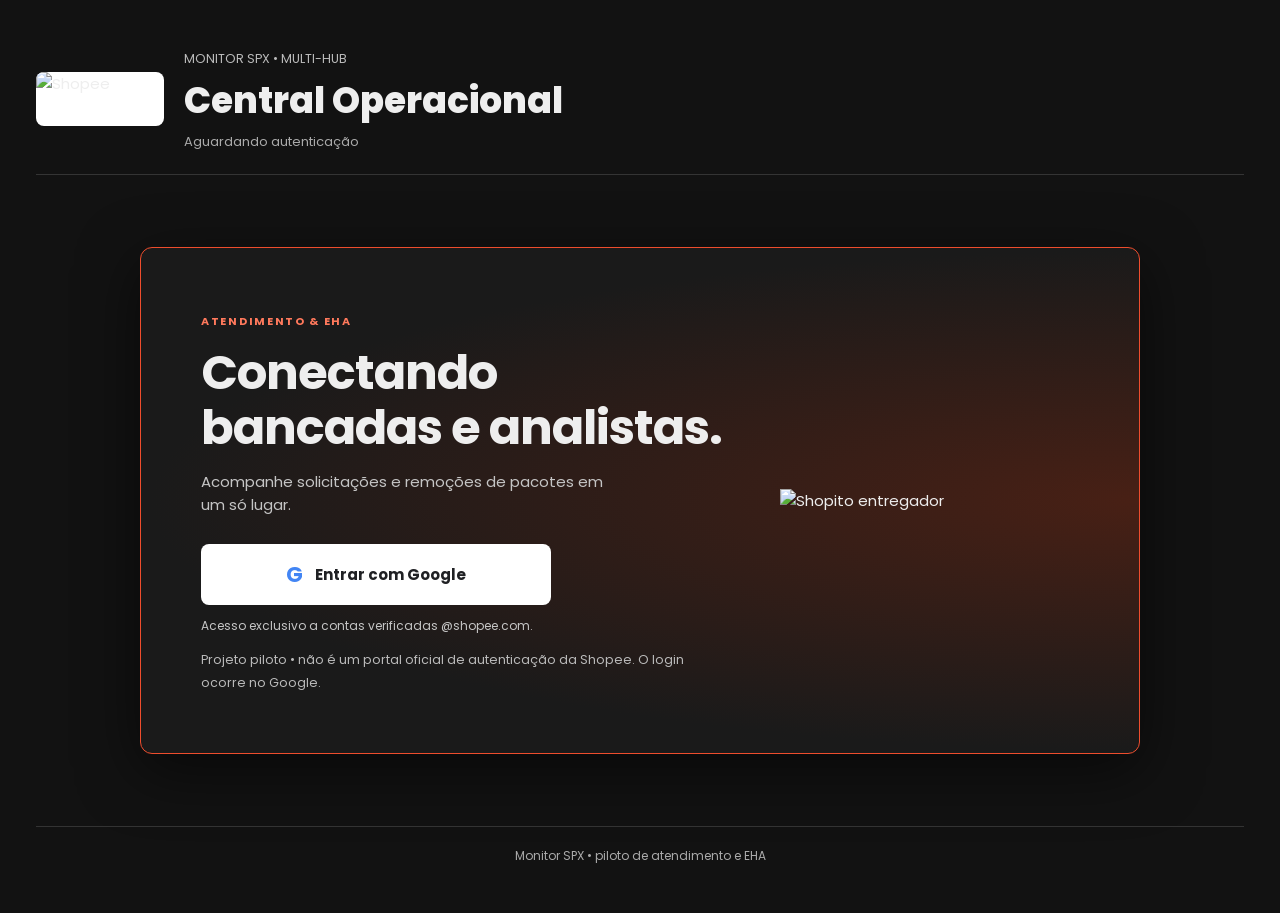
==== multi.html @ bb4997c6 "Stage multi-site dashboard and delegated access management" ====
<!doctype html><html lang="pt-BR"><head><meta charset="utf-8"><meta name="viewport" content="width=device-width,initial-scale=1"><meta name="referrer" content="no-referrer"><title>Monitor SPX | Central de Atendimento</title><link rel="stylesheet" href="style.css"></head><body><main><header><div class="brand"><img class="logo" src="https://down-sg.img.susercontent.com/file/efe5977b9c3d6cbb09d42da02a25da11" alt="Shopee"><div><small>MONITOR SPX • MULTI-HUB</small><h1>Central Operacional</h1><p id="connection" role="status">Aguardando autenticação</p></div></div></header><section id="login" class="card"><div class="welcome"><div><small class="eyebrow">ATENDIMENTO & EHA</small><h2>Conectando bancadas e analistas.</h2><p>Acompanhe solicitações e remoções de pacotes em um só lugar.</p><button id="google" class="google"><span aria-hidden="true">G</span> Entrar com Google</button><p class="hint">Acesso exclusivo a contas verificadas @shopee.com.</p><small>Projeto piloto • não é um portal oficial de autenticação da Shopee. O login ocorre no Google.</small></div><img class="mascot" src="https://media1.giphy.com/media/HmJfJxXjSIUHKTmQLC/source.gif" alt="Shopito entregador"></div></section><section id="panel" hidden><div class="paneltop"><div><small class="eyebrow">VISÃO OPERACIONAL</small><h2>Central de atendimento</h2><p id="profile"></p></div><nav><button id="sound" class="secondary">🔔 Ativar som</button><button id="logout" class="secondary">Sair</button></nav></div><section id="operator" class="card" hidden><h2>Solicitar atendimento</h2><label>Rota<input id="route" maxlength="120"></label><label>Turno<select id="shift"><option>AM</option><option>PM</option></select></label><button id="call">Chamar analista</button><p id="dockHint"></p></section><section class="card" id="hubbar"><label>HUB de atendimento<select id="hubselect"></select></label><p id="hubrole"></p><details id="newhub" hidden><summary>Criar novo HUB</summary><form id="hubform"><label>Código<input id="hubcode" required maxlength="30" placeholder="Código do HUB"></label><label>Nome<input id="hubname" required maxlength="100"></label><button>Criar HUB</button></form></details><details id="global" hidden><summary>Gerentes da plataforma</summary><form id="globalform"><label>E-mail corporativo<input id="manageremail" type="email" required></label><button type="submit">Liberar criação de HUBs</button> <button type="button" id="globalrevoke">Revogar permissão global</button></form></details><details id="manage" hidden><summary>Gerenciar acessos e computadores deste HUB</summary><form id="memberform"><label>E-mail corporativo<input id="memberemail" type="email" required></label><label>Perfil<select id="memberrole"><option value="analyst">Analista</option><option value="viewer">Visualizador</option><option value="supervisor">Supervisor</option><option value="manager">Gerente do HUB</option></select></label><button>Salvar acesso</button></form><div id="members"></div><hr><h3>Vincular computador</h3><form id="deviceform"><label>Identificador automático da instalação<input id="deviceuuid" required placeholder="UUID exibido na extensão"></label><label>Nome do computador<input id="devicelabel" maxlength="80" placeholder="PC 01"></label><button>Vincular ao HUB</button></form><div id="devices"></div></details></section><div class="metrics" id="metrics"></div><div class="board"><section><div class="sectiontitle"><h2>Fila de atendimento</h2><small>Ordem de chegada</small></div><div id="queue"></div></section><aside><div class="card helper"><img class="mascot-small" src="https://media1.giphy.com/media/HmJfJxXjSIUHKTmQLC/source.gif" alt="Shopito"><h2>Atendimento ágil</h2><p>Assuma o próximo chamado e registre os pacotes removidos ao finalizar.</p><small>Som disponível com o painel aberto.</small></div><div class="sectiontitle"><h2>Histórico recente</h2></div><div id="history"></div></aside></div></section><p id="message" role="alert"></p><footer>Monitor SPX • piloto de atendimento e EHA</footer></main><script type="module" src="multi.js"></script></body></html>
---- style.css ----
@import url('https://fonts.googleapis.com/css2?family=Poppins:wght@400;600;700;800&display=swap');:root{color-scheme:dark;--accent:#EE4D2D;--neon:#FF5722;--bg:#121212;--card:#1E1E1E}*{box-sizing:border-box}body{margin:0;background:var(--bg);color:#eee;font:400 15px Poppins,system-ui,sans-serif}main{max-width:1100px;margin:auto;padding:20px}header{border-bottom:2px solid var(--accent);margin-bottom:20px}h1{font-size:clamp(24px,4vw,36px);font-weight:800}h2{font-size:20px}#login{max-width:460px;margin:40px auto;background:linear-gradient(135deg,#1A1A1A,#260A02);border:2px solid var(--accent);box-shadow:0 0 30px #ee4d2d55;padding:32px} .card,.metric{background:var(--card);border:1px solid #333;border-radius:12px;padding:16px;margin-bottom:12px;box-shadow:0 4px 12px #0005}.metrics{display:grid;grid-template-columns:repeat(auto-fit,minmax(140px,1fr));gap:12px}.metric strong{display:block;font-size:1.8rem;color:var(--neon)}button,input,select,textarea{font:inherit;border-radius:8px;padding:10px;border:1px solid #444}button{background:#B9361E;color:white;font-weight:700;cursor:pointer}button:disabled{opacity:.5;cursor:not-allowed}input,select,textarea{background:#1e1e1e;color:white;width:100%;margin:5px 0 12px}label{display:block}nav{display:flex;gap:10px;justify-content:flex-end;flex-wrap:wrap}#message{color:#ffb74d;white-space:pre-wrap}small{color:#bbb} [hidden]{display:none!important}button:focus-visible,input:focus-visible{outline:2px solid #ff5722;outline-offset:2px}
main{max-width:1400px;padding:28px 36px}header{padding:18px 0 22px;border-bottom:1px solid #343434}.brand{display:flex;align-items:center;gap:20px}.brand h1{margin:4px 0}.brand p{margin:0;color:#aaa;font-size:13px}.logo{width:128px;height:54px;object-fit:contain;background:#fff;border-radius:8px}.eyebrow{color:#ff795c;font-weight:700;letter-spacing:1.7px;font-size:11px}#login{max-width:1000px;margin:clamp(24px,8vh,90px) auto;padding:clamp(24px,5vw,60px);background:radial-gradient(ellipse at right,#482015 0%,#1a1a1a 70%);border:1px solid #ee4d2d;box-shadow:0 16px 60px #0008}.welcome{display:grid;grid-template-columns:1.25fr .75fr;gap:30px;align-items:center}.welcome h2{font-size:clamp(28px,4vw,48px);line-height:1.14;letter-spacing:-1px;margin:15px 0}.welcome p{color:#c5c5c5;max-width:420px}.mascot{width:100%;max-width:280px;justify-self:center}.google{background:white;color:#202124;border:0;padding:15px 24px;display:flex;align-items:center;justify-content:center;gap:12px;width:100%;max-width:350px;margin-top:28px}.google span{color:#4285f4;font-size:21px}.hint{font-size:12px}.paneltop{display:flex;align-items:center;justify-content:space-between;gap:16px;margin-bottom:20px}.paneltop h2{font-size:28px;margin:6px 0}.paneltop p{margin:0;color:#bbb}.secondary{background:#242424;border:1px solid #444}.secondary:hover{border-color:#ee4d2d}.metric{min-height:108px;border-top:3px solid #ee4d2d;padding:18px}.metric strong{font-size:32px;margin-top:8px}.board{display:grid;grid-template-columns:minmax(0,1.6fr) minmax(0,1fr);gap:22px}.sectiontitle{display:flex;align-items:center;justify-content:space-between;gap:10px}.sectiontitle h2{font-size:19px}.card h3{margin:0;color:#ff795c}.card p{overflow-wrap:anywhere}.helper{margin-top:16px;min-height:130px}.mascot-small{float:right;width:100px;height:100px;object-fit:contain}.helper h2{margin-top:0}#history{max-height:70vh;overflow:auto}footer{border-top:1px solid #333;padding:20px 0;color:#aaa;font-size:12px;text-align:center;margin-top:32px}#dockHint{color:#ffb74d;font-size:13px}@media(max-width:760px){main{padding:16px}.brand{gap:12px}.logo{width:90px;height:44px}.welcome{grid-template-columns:1fr}.mascot{max-width:140px;order:-1}.paneltop{align-items:flex-start;flex-direction:column}.board{grid-template-columns:1fr}.metrics{grid-template-columns:repeat(2,minmax(0,1fr))}.metric{padding:12px}.metric strong{font-size:26px}#history{max-height:none}.google{max-width:none}}
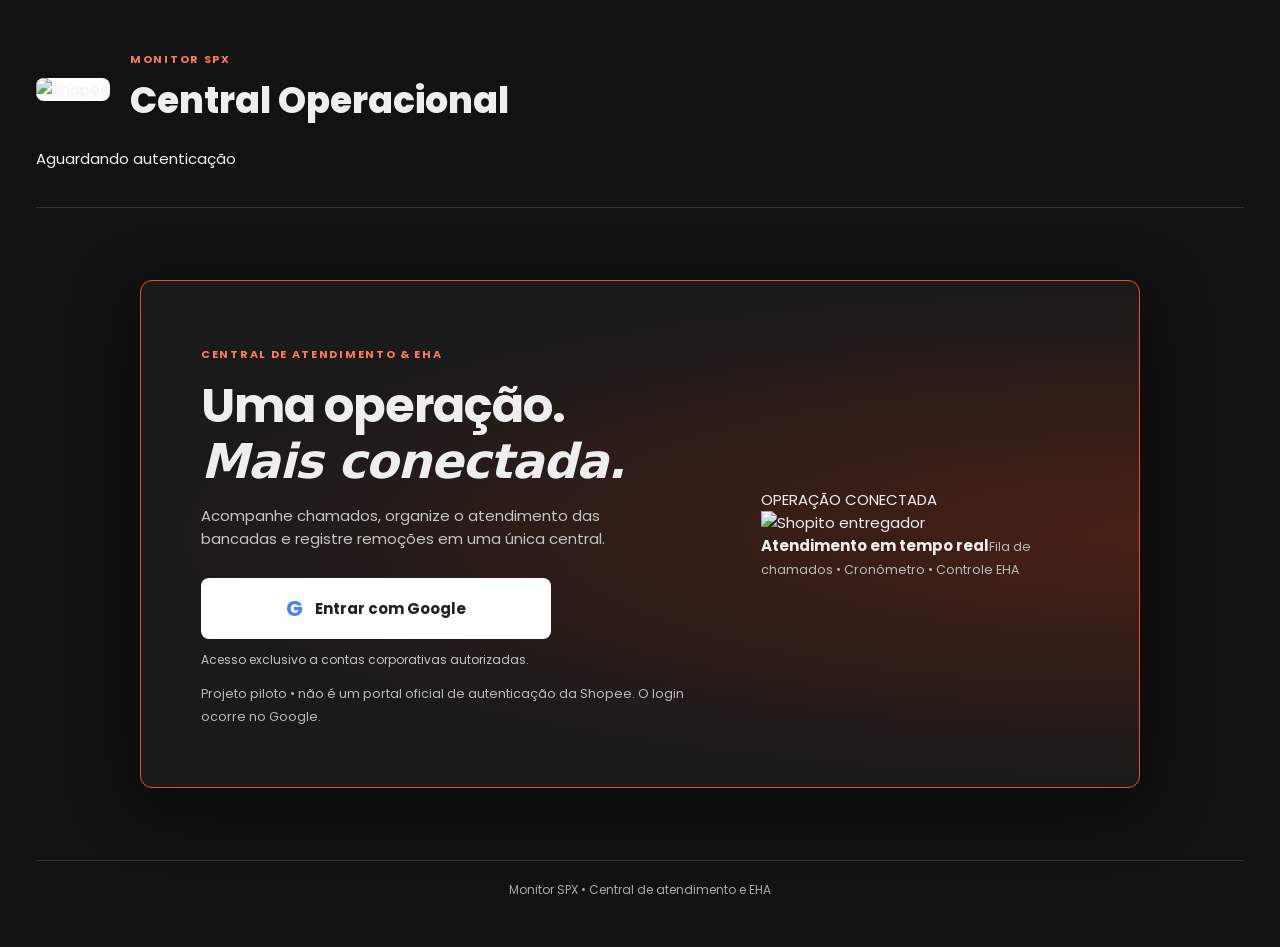
==== commit 883c2e55: "Redesign portal login and compact operations workspace" ====
--- a/multi.html
+++ b/multi.html
@@ -1 +1 @@
-<!doctype html><html lang="pt-BR"><head><meta charset="utf-8"><meta name="viewport" content="width=device-width,initial-scale=1"><meta name="referrer" content="no-referrer"><title>Monitor SPX | Central de Atendimento</title><link rel="stylesheet" href="style.css"></head><body><main><header><div class="brand"><img class="logo" src="https://down-sg.img.susercontent.com/file/efe5977b9c3d6cbb09d42da02a25da11" alt="Shopee"><div><small>MONITOR SPX • MULTI-HUB</small><h1>Central Operacional</h1><p id="connection" role="status">Aguardando autenticação</p></div></div></header><section id="login" class="card"><div class="welcome"><div><small class="eyebrow">ATENDIMENTO & EHA</small><h2>Conectando bancadas e analistas.</h2><p>Acompanhe solicitações e remoções de pacotes em um só lugar.</p><button id="google" class="google"><span aria-hidden="true">G</span> Entrar com Google</button><p class="hint">Acesso exclusivo a contas verificadas @shopee.com.</p><small>Projeto piloto • não é um portal oficial de autenticação da Shopee. O login ocorre no Google.</small></div><img class="mascot" src="https://media1.giphy.com/media/HmJfJxXjSIUHKTmQLC/source.gif" alt="Shopito entregador"></div></section><section id="panel" hidden><div class="paneltop"><div><small class="eyebrow">VISÃO OPERACIONAL</small><h2>Central de atendimento</h2><p id="profile"></p></div><nav><button id="sound" class="secondary">🔔 Ativar som</button><button id="logout" class="secondary">Sair</button></nav></div><section id="operator" class="card" hidden><h2>Solicitar atendimento</h2><label>Rota<input id="route" maxlength="120"></label><label>Turno<select id="shift"><option>AM</option><option>PM</option></select></label><button id="call">Chamar analista</button><p id="dockHint"></p></section><section class="card" id="hubbar"><label>HUB de atendimento<select id="hubselect"></select></label><p id="hubrole"></p><details id="newhub" hidden><summary>Criar novo HUB</summary><form id="hubform"><label>Código<input id="hubcode" required maxlength="30" placeholder="Código do HUB"></label><label>Nome<input id="hubname" required maxlength="100"></label><button>Criar HUB</button></form></details><details id="global" hidden><summary>Gerentes da plataforma</summary><form id="globalform"><label>E-mail corporativo<input id="manageremail" type="email" required></label><button type="submit">Liberar criação de HUBs</button> <button type="button" id="globalrevoke">Revogar permissão global</button></form></details><details id="manage" hidden><summary>Gerenciar acessos e computadores deste HUB</summary><form id="memberform"><label>E-mail corporativo<input id="memberemail" type="email" required></label><label>Perfil<select id="memberrole"><option value="analyst">Analista</option><option value="viewer">Visualizador</option><option value="supervisor">Supervisor</option><option value="manager">Gerente do HUB</option></select></label><button>Salvar acesso</button></form><div id="members"></div><hr><h3>Vincular computador</h3><form id="deviceform"><label>Identificador automático da instalação<input id="deviceuuid" required placeholder="UUID exibido na extensão"></label><label>Nome do computador<input id="devicelabel" maxlength="80" placeholder="PC 01"></label><button>Vincular ao HUB</button></form><div id="devices"></div></details></section><div class="metrics" id="metrics"></div><div class="board"><section><div class="sectiontitle"><h2>Fila de atendimento</h2><small>Ordem de chegada</small></div><div id="queue"></div></section><aside><div class="card helper"><img class="mascot-small" src="https://media1.giphy.com/media/HmJfJxXjSIUHKTmQLC/source.gif" alt="Shopito"><h2>Atendimento ágil</h2><p>Assuma o próximo chamado e registre os pacotes removidos ao finalizar.</p><small>Som disponível com o painel aberto.</small></div><div class="sectiontitle"><h2>Histórico recente</h2></div><div id="history"></div></aside></div></section><p id="message" role="alert"></p><footer>Monitor SPX • piloto de atendimento e EHA</footer></main><script type="module" src="multi.js"></script></body></html>+<!doctype html><html lang="pt-BR"><head><meta charset="utf-8"><meta name="viewport" content="width=device-width,initial-scale=1"><meta name="referrer" content="no-referrer"><title>Monitor SPX | Central de Atendimento</title><link rel="icon" type="image/svg+xml" href="favicon.svg"><link rel="stylesheet" href="style.css"><link rel="stylesheet" href="theme-v2.css"></head><body><main><header class="topbar"><div class="brand"><div class="brand-logo"><img class="logo" src="https://down-sg.img.susercontent.com/file/efe5977b9c3d6cbb09d42da02a25da11" alt="Shopee"></div><div class="brand-title"><small class="eyebrow">MONITOR SPX</small><h1>Central Operacional</h1></div></div><div class="connection-pill"><span class="connection-dot" aria-hidden="true"></span><p id="connection" role="status">Aguardando autenticação</p></div></header><section id="login" class="card"><div class="welcome"><div class="welcome-copy"><small class="eyebrow">CENTRAL DE ATENDIMENTO & EHA</small><h2>Uma operação.<br><em>Mais conectada.</em></h2><p>Acompanhe chamados, organize o atendimento das bancadas e registre remoções em uma única central.</p><button id="google" class="google"><span aria-hidden="true">G</span> Entrar com Google</button><p class="hint">Acesso exclusivo a contas corporativas autorizadas.</p><small>Projeto piloto • não é um portal oficial de autenticação da Shopee. O login ocorre no Google.</small></div><div class="welcome-art"><span class="art-kicker">OPERAÇÃO CONECTADA</span><img class="mascot" src="https://media1.giphy.com/media/HmJfJxXjSIUHKTmQLC/source.gif" alt="Shopito entregador"><div class="art-copy"><strong>Atendimento em tempo real</strong><small>Fila de chamados • Cronômetro • Controle EHA</small></div></div></div></section><section id="panel" hidden><div class="paneltop"><div><small class="eyebrow">VISÃO OPERACIONAL</small><h2>Atendimentos</h2><p id="profile"></p></div><nav><button id="sound" class="secondary">🔔 Ativar som</button><button id="logout" class="secondary">Sair</button></nav></div><section id="operator" class="card" hidden><h2>Solicitar atendimento</h2><label>Rota<input id="route" maxlength="120"></label><label>Turno<select id="shift"><option>AM</option><option>PM</option></select></label><button id="call">Chamar analista</button><p id="dockHint"></p></section><div class="workspace"><aside class="card" id="hubbar"><div class="workspace-heading"><small class="eyebrow">UNIDADE OPERACIONAL</small><h2>Seu HUB</h2></div><label>Selecionar HUB<select id="hubselect"></select></label><p id="hubrole"></p><div class="admin-caption">Gerenciamento</div><details id="newhub" hidden><summary>Criar novo HUB</summary><form id="hubform"><label>Código<input id="hubcode" required maxlength="30" placeholder="Código do HUB"></label><label>Nome<input id="hubname" required maxlength="100"></label><label>Station ID<input id="hubstation" required inputmode="numeric" pattern="[0-9]{1,20}" maxlength="20" placeholder="Ex.: 11783"></label><button>Criar HUB</button></form></details><details id="global" hidden><summary>Gerentes da plataforma</summary><form id="globalform"><label>E-mail corporativo<input id="manageremail" type="email" required></label><button type="submit">Liberar criação de HUBs</button> <button type="button" id="globalrevoke">Revogar permissão global</button></form></details><details id="manage" hidden><summary>Gerenciar acessos ao portal</summary><form id="memberform"><label>E-mail corporativo<input id="memberemail" type="email" required></label><label>Perfil<select id="memberrole"><option value="analyst">Analista</option><option value="viewer">Visualizador</option><option value="supervisor">Supervisor</option><option value="manager">Gerente do HUB</option></select></label><button>Salvar acesso</button></form><div id="members"></div><details><summary>Instalações detectadas (auditoria)</summary><div id="devices"></div></details></details></aside><div class="workarea"><div class="sectiontitle overview-title"><h2>Resumo operacional</h2><small>Atendimento do HUB</small></div><div class="metrics" id="metrics"></div><div class="board"><section class="queue-area"><div class="sectiontitle"><h2>Fila de atendimento</h2><small>Ordem de chegada</small></div><div id="queue"></div></section><aside class="history-area"><div class="card helper"><img class="mascot-small" src="https://media1.giphy.com/media/HmJfJxXjSIUHKTmQLC/source.gif" alt="Shopito"><h2>Atendimento ágil</h2><p>Assuma o próximo chamado e registre os pacotes removidos ao finalizar.</p><small>Som disponível com o painel aberto.</small></div><div class="sectiontitle"><h2>Histórico recente</h2></div><div id="history"></div></aside></div></div></div></section><p id="message" role="alert"></p><footer>Monitor SPX • Central de atendimento e EHA</footer></main><script type="module" src="multi.js"></script></body></html>
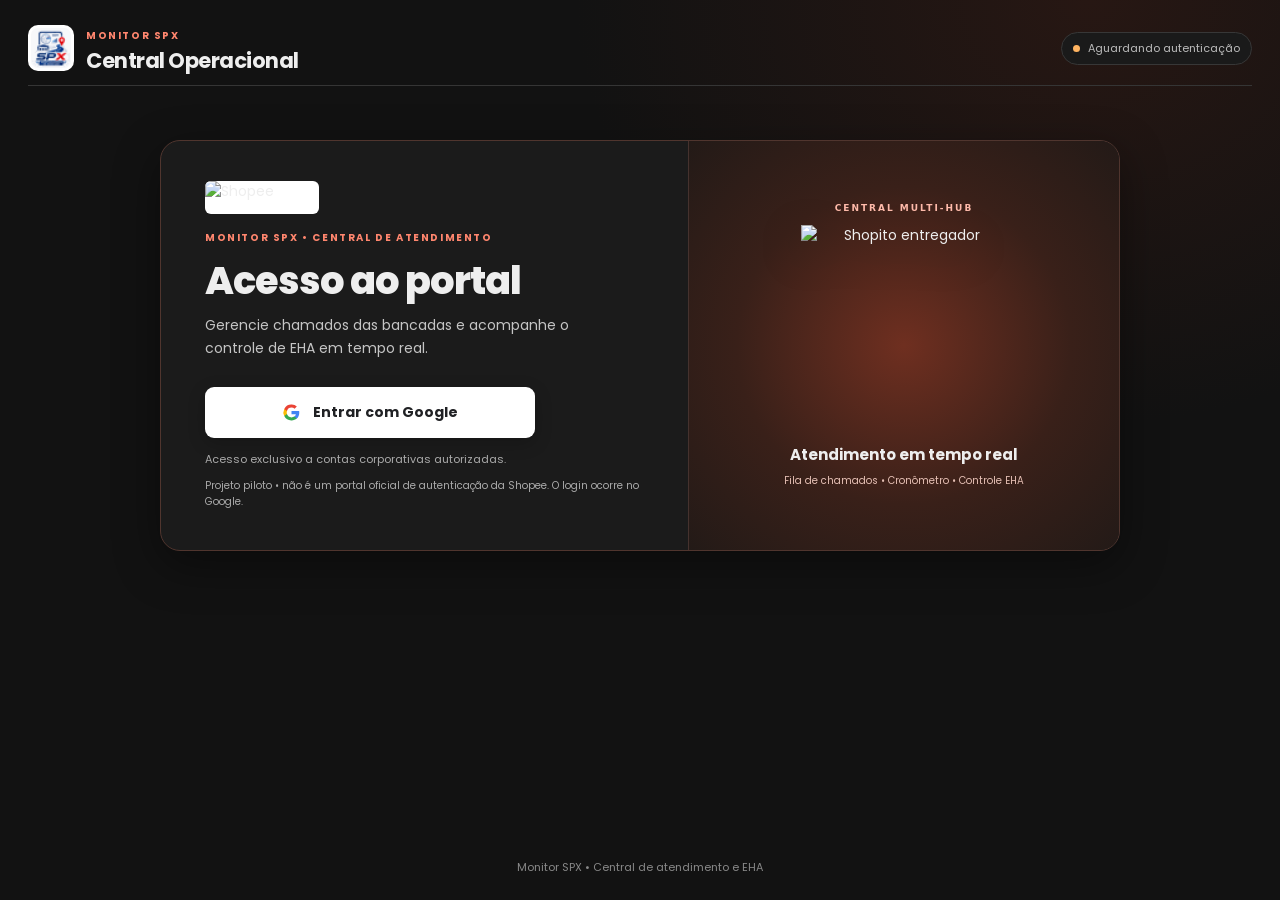
==== commit 5e6ffb39: "Use original SPX extension PNG for tab and header; simplify login" ====
--- a/multi.html
+++ b/multi.html
@@ -1 +1 @@
-<!doctype html><html lang="pt-BR"><head><meta charset="utf-8"><meta name="viewport" content="width=device-width,initial-scale=1"><meta name="referrer" content="no-referrer"><title>Monitor SPX | Central de Atendimento</title><link rel="icon" type="image/svg+xml" href="favicon.svg"><link rel="stylesheet" href="style.css"><link rel="stylesheet" href="theme-v2.css"></head><body><main><header class="topbar"><div class="brand"><div class="brand-logo"><img class="logo" src="https://down-sg.img.susercontent.com/file/efe5977b9c3d6cbb09d42da02a25da11" alt="Shopee"></div><div class="brand-title"><small class="eyebrow">MONITOR SPX</small><h1>Central Operacional</h1></div></div><div class="connection-pill"><span class="connection-dot" aria-hidden="true"></span><p id="connection" role="status">Aguardando autenticação</p></div></header><section id="login" class="card"><div class="welcome"><div class="welcome-copy"><small class="eyebrow">CENTRAL DE ATENDIMENTO & EHA</small><h2>Uma operação.<br><em>Mais conectada.</em></h2><p>Acompanhe chamados, organize o atendimento das bancadas e registre remoções em uma única central.</p><button id="google" class="google"><span aria-hidden="true">G</span> Entrar com Google</button><p class="hint">Acesso exclusivo a contas corporativas autorizadas.</p><small>Projeto piloto • não é um portal oficial de autenticação da Shopee. O login ocorre no Google.</small></div><div class="welcome-art"><span class="art-kicker">OPERAÇÃO CONECTADA</span><img class="mascot" src="https://media1.giphy.com/media/HmJfJxXjSIUHKTmQLC/source.gif" alt="Shopito entregador"><div class="art-copy"><strong>Atendimento em tempo real</strong><small>Fila de chamados • Cronômetro • Controle EHA</small></div></div></div></section><section id="panel" hidden><div class="paneltop"><div><small class="eyebrow">VISÃO OPERACIONAL</small><h2>Atendimentos</h2><p id="profile"></p></div><nav><button id="sound" class="secondary">🔔 Ativar som</button><button id="logout" class="secondary">Sair</button></nav></div><section id="operator" class="card" hidden><h2>Solicitar atendimento</h2><label>Rota<input id="route" maxlength="120"></label><label>Turno<select id="shift"><option>AM</option><option>PM</option></select></label><button id="call">Chamar analista</button><p id="dockHint"></p></section><div class="workspace"><aside class="card" id="hubbar"><div class="workspace-heading"><small class="eyebrow">UNIDADE OPERACIONAL</small><h2>Seu HUB</h2></div><label>Selecionar HUB<select id="hubselect"></select></label><p id="hubrole"></p><div class="admin-caption">Gerenciamento</div><details id="newhub" hidden><summary>Criar novo HUB</summary><form id="hubform"><label>Código<input id="hubcode" required maxlength="30" placeholder="Código do HUB"></label><label>Nome<input id="hubname" required maxlength="100"></label><label>Station ID<input id="hubstation" required inputmode="numeric" pattern="[0-9]{1,20}" maxlength="20" placeholder="Ex.: 11783"></label><button>Criar HUB</button></form></details><details id="global" hidden><summary>Gerentes da plataforma</summary><form id="globalform"><label>E-mail corporativo<input id="manageremail" type="email" required></label><button type="submit">Liberar criação de HUBs</button> <button type="button" id="globalrevoke">Revogar permissão global</button></form></details><details id="manage" hidden><summary>Gerenciar acessos ao portal</summary><form id="memberform"><label>E-mail corporativo<input id="memberemail" type="email" required></label><label>Perfil<select id="memberrole"><option value="analyst">Analista</option><option value="viewer">Visualizador</option><option value="supervisor">Supervisor</option><option value="manager">Gerente do HUB</option></select></label><button>Salvar acesso</button></form><div id="members"></div><details><summary>Instalações detectadas (auditoria)</summary><div id="devices"></div></details></details></aside><div class="workarea"><div class="sectiontitle overview-title"><h2>Resumo operacional</h2><small>Atendimento do HUB</small></div><div class="metrics" id="metrics"></div><div class="board"><section class="queue-area"><div class="sectiontitle"><h2>Fila de atendimento</h2><small>Ordem de chegada</small></div><div id="queue"></div></section><aside class="history-area"><div class="card helper"><img class="mascot-small" src="https://media1.giphy.com/media/HmJfJxXjSIUHKTmQLC/source.gif" alt="Shopito"><h2>Atendimento ágil</h2><p>Assuma o próximo chamado e registre os pacotes removidos ao finalizar.</p><small>Som disponível com o painel aberto.</small></div><div class="sectiontitle"><h2>Histórico recente</h2></div><div id="history"></div></aside></div></div></div></section><p id="message" role="alert"></p><footer>Monitor SPX • Central de atendimento e EHA</footer></main><script type="module" src="multi.js"></script></body></html>+<!doctype html><html lang="pt-BR"><head><meta charset="utf-8"><meta name="viewport" content="width=device-width,initial-scale=1"><meta name="referrer" content="no-referrer"><title>Monitor SPX | Central de Atendimento</title><link rel="icon" type="image/png" sizes="32x32" href="[data-uri]"><link rel="shortcut icon" type="image/png" href="[data-uri]"><link rel="stylesheet" href="style.css"><link rel="stylesheet" href="theme-v2.css"><link rel="stylesheet" href="theme-v3.css"></head><body><main><header class="topbar"><div class="brand"><div class="brand-logo"><img class="logo" src="[data-uri]" alt="Monitor SPX"></div><div class="brand-title"><small class="eyebrow">MONITOR SPX</small><h1>Central Operacional</h1></div></div><div class="connection-pill"><span class="connection-dot" aria-hidden="true"></span><p id="connection" role="status">Aguardando autenticação</p></div></header><section id="login" class="card"><div class="welcome"><div class="welcome-copy"><img class="login-brand-shopee" src="https://down-sg.img.susercontent.com/file/efe5977b9c3d6cbb09d42da02a25da11" alt="Shopee"><small class="eyebrow">MONITOR SPX • CENTRAL DE ATENDIMENTO</small><h2>Acesso ao portal</h2><p>Gerencie chamados das bancadas e acompanhe o controle de EHA em tempo real.</p><button id="google" class="google"><svg aria-hidden="true" viewBox="0 0 48 48"><path fill="#4285F4" d="M43.6 24.5c0-1.4-.1-2.8-.4-4.1H24v7.8h11a9.4 9.4 0 0 1-4.1 6.2v5h6.6c3.9-3.6 6.1-8.8 6.1-14.9Z"/><path fill="#34A853" d="M24 44c5.5 0 10.1-1.8 13.5-4.6l-6.6-5c-1.8 1.2-4.1 2-6.9 2-5.3 0-9.9-3.6-11.5-8.5H5.7V33A20 20 0 0 0 24 44Z"/><path fill="#FBBC05" d="M12.5 27.9a12 12 0 0 1 0-7.8V15H5.7a20 20 0 0 0 0 18Z"/><path fill="#EA4335" d="M24 11.6c3 0 5.6 1 7.7 3l5.8-5.7A19 19 0 0 0 24 4 20 20 0 0 0 5.7 15l6.8 5.1A12 12 0 0 1 24 11.6Z"/></svg> Entrar com Google</button><p class="hint">Acesso exclusivo a contas corporativas autorizadas.</p><small>Projeto piloto • não é um portal oficial de autenticação da Shopee. O login ocorre no Google.</small></div><div class="welcome-art"><span class="art-kicker">CENTRAL MULTI-HUB</span><img class="mascot" src="https://media1.giphy.com/media/HmJfJxXjSIUHKTmQLC/source.gif" alt="Shopito entregador"><div class="art-copy"><strong>Atendimento em tempo real</strong><small>Fila de chamados • Cronômetro • Controle EHA</small></div></div></div></section><section id="panel" hidden><div class="paneltop"><div><small class="eyebrow">VISÃO OPERACIONAL</small><h2>Atendimentos</h2><p id="profile"></p></div><nav><button id="sound" class="secondary">🔔 Ativar som</button><button id="logout" class="secondary">Sair</button></nav></div><section id="operator" class="card" hidden><h2>Solicitar atendimento</h2><label>Rota<input id="route" maxlength="120"></label><label>Turno<select id="shift"><option>AM</option><option>PM</option></select></label><button id="call">Chamar analista</button><p id="dockHint"></p></section><div class="workspace"><aside class="card" id="hubbar"><div class="workspace-heading"><small class="eyebrow">UNIDADE OPERACIONAL</small><h2>Seu HUB</h2></div><label>Selecionar HUB<select id="hubselect"></select></label><p id="hubrole"></p><div class="admin-caption">Gerenciamento</div><details id="newhub" hidden><summary>Criar novo HUB</summary><form id="hubform"><label>Código<input id="hubcode" required maxlength="30" placeholder="Código do HUB"></label><label>Nome<input id="hubname" required maxlength="100"></label><label>Station ID<input id="hubstation" required inputmode="numeric" pattern="[0-9]{1,20}" maxlength="20" placeholder="Ex.: 11783"></label><button>Criar HUB</button></form></details><details id="global" hidden><summary>Gerentes da plataforma</summary><form id="globalform"><label>E-mail corporativo<input id="manageremail" type="email" required></label><button type="submit">Liberar criação de HUBs</button> <button type="button" id="globalrevoke">Revogar permissão global</button></form></details><details id="manage" hidden><summary>Gerenciar acessos ao portal</summary><form id="memberform"><label>E-mail corporativo<input id="memberemail" type="email" required></label><label>Perfil<select id="memberrole"><option value="analyst">Analista</option><option value="viewer">Visualizador</option><option value="supervisor">Supervisor</option><option value="manager">Gerente do HUB</option></select></label><button>Salvar acesso</button></form><div id="members"></div><details><summary>Instalações detectadas (auditoria)</summary><div id="devices"></div></details></details></aside><div class="workarea"><div class="sectiontitle overview-title"><h2>Resumo operacional</h2><small>Atendimento do HUB</small></div><div class="metrics" id="metrics"></div><div class="board"><section class="queue-area"><div class="sectiontitle"><h2>Fila de atendimento</h2><small>Ordem de chegada</small></div><div id="queue"></div></section><aside class="history-area"><div class="card helper"><img class="mascot-small" src="https://media1.giphy.com/media/HmJfJxXjSIUHKTmQLC/source.gif" alt="Shopito"><h2>Atendimento ágil</h2><p>Assuma o próximo chamado e registre os pacotes removidos ao finalizar.</p><small>Som disponível com o painel aberto.</small></div><div class="sectiontitle"><h2>Histórico recente</h2></div><div id="history"></div></aside></div></div></div></section><p id="message" role="alert"></p><footer>Monitor SPX • Central de atendimento e EHA</footer></main><script type="module" src="multi.js"></script></body></html>
--- a/theme-v2.css
+++ b/theme-v2.css
@@ -0,0 +1,10 @@
+:root{--accent:#EE4D2D;--bg:#121212;--card:#1E1E1E;--line:#333;--muted:#a9a9a9;--green:#00e676;--amber:#ffba68}
+body{background:radial-gradient(ellipse at 85% 0%,#271713 0,transparent 32rem),var(--bg);font-size:14px;line-height:1.55}
+main{max-width:1600px;padding:20px 32px;min-height:100dvh;display:flex;flex-direction:column}
+.topbar{display:flex;align-items:center;justify-content:space-between;gap:16px;padding:12px 0 16px;margin-bottom:24px;border-bottom:1px solid #353535}
+.brand{gap:14px;min-width:0}.brand-logo{display:grid;place-items:center;background:white;border-radius:10px;width:100px;height:44px;overflow:hidden;flex-shrink:0}.brand .logo{width:150px;height:64px;max-width:none;object-fit:contain;border-radius:0}.brand-title h1{font-size:22px;letter-spacing:-.6px;font-weight:700;line-height:1.2;margin:2px 0 0}.eyebrow{font-size:10px;letter-spacing:1.6px;color:#ff866e}.connection-pill{display:flex;align-items:center;gap:8px;border:1px solid #373737;border-radius:999px;padding:8px 12px;background:#1a1a1a}.connection-pill p{font-size:11px;margin:0;color:#bbb;overflow-wrap:anywhere}.connection-dot{height:7px;width:7px;border-radius:50%;background:#ffb461;flex:none}.connection-pill:has([data-live=true]) .connection-dot{background:var(--green);box-shadow:0 0 9px #00e67666}
+#login{width:100%;max-width:1050px;margin:clamp(24px,7vh,90px) auto;padding:0;overflow:hidden;border:1px solid #4f352e;border-radius:24px;background:#1b1b1b;box-shadow:0 20px 80px #0007}.welcome{grid-template-columns:1.15fr .85fr;gap:0}.welcome-copy{padding:clamp(28px,5vw,64px)}.welcome h2{font-size:clamp(32px,4vw,52px);font-weight:800;line-height:1.12;letter-spacing:-1.8px;margin:20px 0}.welcome h2 em{font-style:normal;color:#ff795c}.welcome-copy>p{line-height:1.75}.welcome-art{min-height:420px;padding:32px 20px;background:radial-gradient(circle at 50% 40%,#8d351f 0,#462118 42%,#281914 75%);display:flex;flex-direction:column;align-items:center;justify-content:center;text-align:center;position:relative;border-left:1px solid #4a312b}.art-kicker{letter-spacing:2px;font-size:10px;font-weight:600;color:#ffbbab}.mascot{max-width:245px;width:100%;aspect-ratio:1;object-fit:contain;margin:20px auto;filter:drop-shadow(0 12px 20px #0005)}.art-copy strong,.art-copy small{display:block}.art-copy strong{font-size:17px}.art-copy small{margin-top:6px;color:#e5bfb4;font-size:11px}.google{border-radius:10px;margin-top:26px;min-height:49px;box-shadow:0 5px 18px #0003}.google:hover{background:#eee}.hint{color:#aaa!important}
+.paneltop{margin-bottom:24px}.paneltop h2{font-size:26px}.paneltop #profile{font-size:12px;overflow-wrap:anywhere}.paneltop nav{align-items:center}.secondary{font-size:12px;background:#1e1e1e;border:1px solid #3b3b3b}.secondary:hover{background:#29201d;color:#ffb3a2}.workspace{display:grid;grid-template-columns:minmax(225px,270px) minmax(0,1fr);gap:24px;align-items:start}.workarea{min-width:0}#hubbar{padding:20px;border-radius:14px;background:linear-gradient(160deg,#1e1e1e,#171717);border-top:2px solid #ee4d2d;position:sticky;top:16px;max-height:calc(100dvh - 32px);overflow:auto}.workspace-heading h2{font-size:20px;margin:5px 0 16px}#hubbar label{font-size:12px;color:#ddd}#hubbar select{margin-top:7px}#hubrole{font-size:11px;color:#9f9f9f;overflow-wrap:anywhere}.admin-caption{color:#999;font-size:10px;font-weight:600;text-transform:uppercase;letter-spacing:1px;margin:24px 0 8px}#hubbar details{border-top:1px solid #343434;padding:12px 0}#hubbar summary{font-size:12px;font-weight:600;cursor:pointer;color:#eee;overflow-wrap:anywhere}#hubbar details[open]>summary{color:#ff927b;margin-bottom:14px}#hubbar form button{width:100%;margin-bottom:7px}#hubbar .card{padding:10px;overflow-wrap:anywhere}#hubbar .card button{font-size:11px}#hubbar form input,#hubbar form select{font-size:12px}.overview-title{margin:0 0 10px}.overview-title h2{margin:0}.metrics{grid-template-columns:repeat(4,minmax(0,1fr));gap:12px}.metric{min-height:108px;margin-bottom:0;padding:15px;background:#1e1e1e;border:1px solid #333;border-top:2px solid #EE4D2D;font-size:12px;color:#bcbcbc;border-radius:12px;overflow-wrap:anywhere}.metric strong{font-size:32px;line-height:1.2;color:#fff;font-variant-numeric:tabular-nums}.metric:nth-child(1){border-top-color:#ffba68}.metric:nth-child(1) strong{color:#ffba68}.metric:nth-child(2) strong{color:#ff967d}.metric:nth-child(3){border-top-color:#00c87b}.metric:nth-child(3) strong{color:#4de5a6}.metric:nth-child(4) strong{color:#ff967d}.board{margin-top:24px;grid-template-columns:minmax(0,1.45fr) minmax(0,1fr);gap:18px}.sectiontitle{margin-bottom:12px}.sectiontitle h2{font-size:17px;margin:0}.sectiontitle small{font-size:10px;color:#999}.queue-area,.history-area{min-width:0}.queue-area .card,.history-area .card{border-radius:13px;padding:18px;box-shadow:0 3px 12px #0003}.queue-area .card h3,.history-area .card h3{font-size:16px;line-height:1.4;color:#fff}.queue-area .card>p,.history-area .card>p{font-size:12px;color:#bbb}.queue-area .card>strong[data-clock]{font-size:22px;color:#ffba68;font-variant-numeric:tabular-nums;display:inline-block;margin:8px 0}.queue-area .card>button{display:block;width:100%;margin-top:12px}.queue-area .card form{margin-top:14px;padding-top:12px;border-top:1px solid #333}.queue-area .card form button{width:100%}.helper{margin:0 0 20px;background:linear-gradient(135deg,#221c19,#342019);border-color:#55352c}.helper h2{font-size:16px}.helper p{font-size:12px;color:#c4b9b4}.helper small{font-size:10px}.mascot-small{width:74px;height:74px}.queue-area #queue>p,.history-area #history:empty{padding:24px;text-align:center;border:1px dashed #444;border-radius:12px;color:#aaa;background:#1a1a1a}.history-area #history:empty:before{content:'Nenhum atendimento finalizado.';font-size:12px}.history-area #history{max-height:70vh;overflow:auto}.history-area #history strong[data-clock]{color:#8be8bb;font-variant-numeric:tabular-nums}button:not(.google):not(.secondary){background:#ee4d2d;border:1px solid #ee4d2d;color:#fff}button:not(.google):not(.secondary):hover{background:#d33e22}input,select,textarea{background:#151515;border-color:#424242;min-width:0}#message:empty{display:none}#message:not(:empty){border:1px solid #72503b;border-radius:9px;background:#2c2118;padding:12px;overflow-wrap:anywhere}footer{margin-top:auto;padding:24px 0 12px;border:0;color:#888;font-size:11px}
+@media(max-width:1150px){.workspace{grid-template-columns:220px minmax(0,1fr);gap:18px}.metrics{grid-template-columns:repeat(2,minmax(0,1fr))}.board{grid-template-columns:1fr}.history-area #history{max-height:450px}}
+@media(max-width:760px){main{padding:14px}.topbar{align-items:flex-start;flex-wrap:wrap;gap:10px;margin-bottom:18px;padding:5px 0 14px}.brand-logo{width:80px;height:38px}.brand .logo{width:124px;height:52px}.brand-title h1{font-size:18px}.connection-pill{padding:5px 10px}.welcome{grid-template-columns:1fr}.welcome-art{min-height:0;padding:20px;border-left:0;border-top:1px solid #4a312b}.welcome-copy{padding:26px}.welcome h2{font-size:34px}.mascot{max-width:118px;order:0;margin:8px auto}.art-copy strong{font-size:13px}.art-copy small{font-size:10px}.paneltop{align-items:flex-start;flex-direction:column;gap:12px}.paneltop h2{font-size:24px}.paneltop nav{justify-content:flex-start}.workspace{grid-template-columns:minmax(0,1fr)}#hubbar{position:static;max-height:none;padding:16px}.metric strong{font-size:27px}.metric{min-height:92px}.sectiontitle h2{font-size:16px}.history-area #history{max-height:none}.board{gap:16px;margin-top:20px}.google{max-width:none}.helper{display:none}}
+@media(prefers-reduced-motion:reduce){*{scroll-behavior:auto!important;transition:none!important}.mascot,.mascot-small{visibility:hidden}}
--- a/theme-v3.css
+++ b/theme-v3.css
@@ -0,0 +1,8 @@
+/* Monitor SPX — compact visual refresh */
+.topbar{padding:8px 0 12px;margin-bottom:18px;min-height:0}.brand{gap:12px}.brand-logo{width:46px;height:46px;background:#fff;border-radius:10px;flex:none;padding:3px}.brand .logo{width:40px;height:40px;object-fit:contain;border-radius:7px}.brand-title h1{font-size:21px;letter-spacing:-.5px}.brand-title small{font-size:10px}.connection-pill{padding:7px 11px}
+main{max-width:1560px;padding:16px 28px}.login-active{margin:auto}
+#login{max-width:960px;margin:clamp(12px,4vh,42px) auto 24px;border-radius:20px;border:1px solid #50352e;background:#1b1b1b;box-shadow:0 14px 46px #0006}
+.welcome{grid-template-columns:minmax(0,1.1fr) minmax(0,.9fr);align-items:stretch}.welcome-copy{padding:40px 44px;display:flex;flex-direction:column;justify-content:center}.welcome h2{font-size:clamp(28px,3vw,40px);line-height:1.15;letter-spacing:-1px;margin:14px 0 10px}.welcome-copy>p{font-size:14px;line-height:1.65;margin:0 0 8px}.welcome-copy .hint{font-size:11px;margin:12px 0 9px}.welcome-copy>small:last-child{font-size:10px;color:#aaa;line-height:1.6}.welcome-copy .google{max-width:330px;margin-top:19px;min-height:48px;border-radius:9px;font-size:14px}.google svg{width:19px;height:19px;flex:none}.welcome-art{min-height:350px;padding:22px 18px;background:radial-gradient(ellipse at center,#6f2f20,#392019 55%,#231a17);border-left:1px solid #45322e;overflow:hidden}.welcome-art .mascot{max-width:205px;margin:9px auto 13px}.art-kicker{font-size:9px}.art-copy strong{font-size:15px}.art-copy small{font-size:10px}.login-brand-shopee{width:114px;height:33px;object-fit:contain;background:white;border-radius:6px;margin-bottom:16px}
+.paneltop{margin-bottom:18px}.paneltop h2{font-size:23px}.workspace{grid-template-columns:minmax(215px,250px) minmax(0,1fr);gap:18px}#hubbar{padding:16px}.workspace-heading h2{font-size:18px;margin-bottom:12px}.metric{min-height:94px;padding:13px}.metric strong{font-size:30px}.board{margin-top:18px;gap:16px}.sectiontitle h2{font-size:16px}.queue-area .card,.history-area .card{padding:14px}.queue-area .card>strong[data-clock]{font-size:25px;letter-spacing:.7px}.helper{min-height:100px}.helper .mascot-small{width:60px;height:60px}footer{padding:16px 0 8px}
+@media(max-width:1150px){.workspace{grid-template-columns:minmax(195px,215px) minmax(0,1fr)}.board{grid-template-columns:1fr}.metrics{grid-template-columns:repeat(2,minmax(0,1fr))}}
+@media(max-width:760px){main{padding:12px 14px}.topbar{margin-bottom:12px}.brand-logo{width:39px;height:39px}.brand .logo{width:33px;height:33px}.brand-title h1{font-size:17px}.connection-pill p{font-size:10px}.welcome{grid-template-columns:1fr}.welcome-copy{padding:25px 22px}.welcome h2{font-size:30px}.welcome-art{min-height:0;padding:15px;border-left:0;border-top:1px solid #45322e}.welcome-art .mascot{max-width:120px;margin:6px auto}.welcome-copy .google{max-width:none}.workspace{grid-template-columns:minmax(0,1fr)}.metric strong{font-size:25px}.metric{min-height:83px}.paneltop{margin-bottom:12px}}
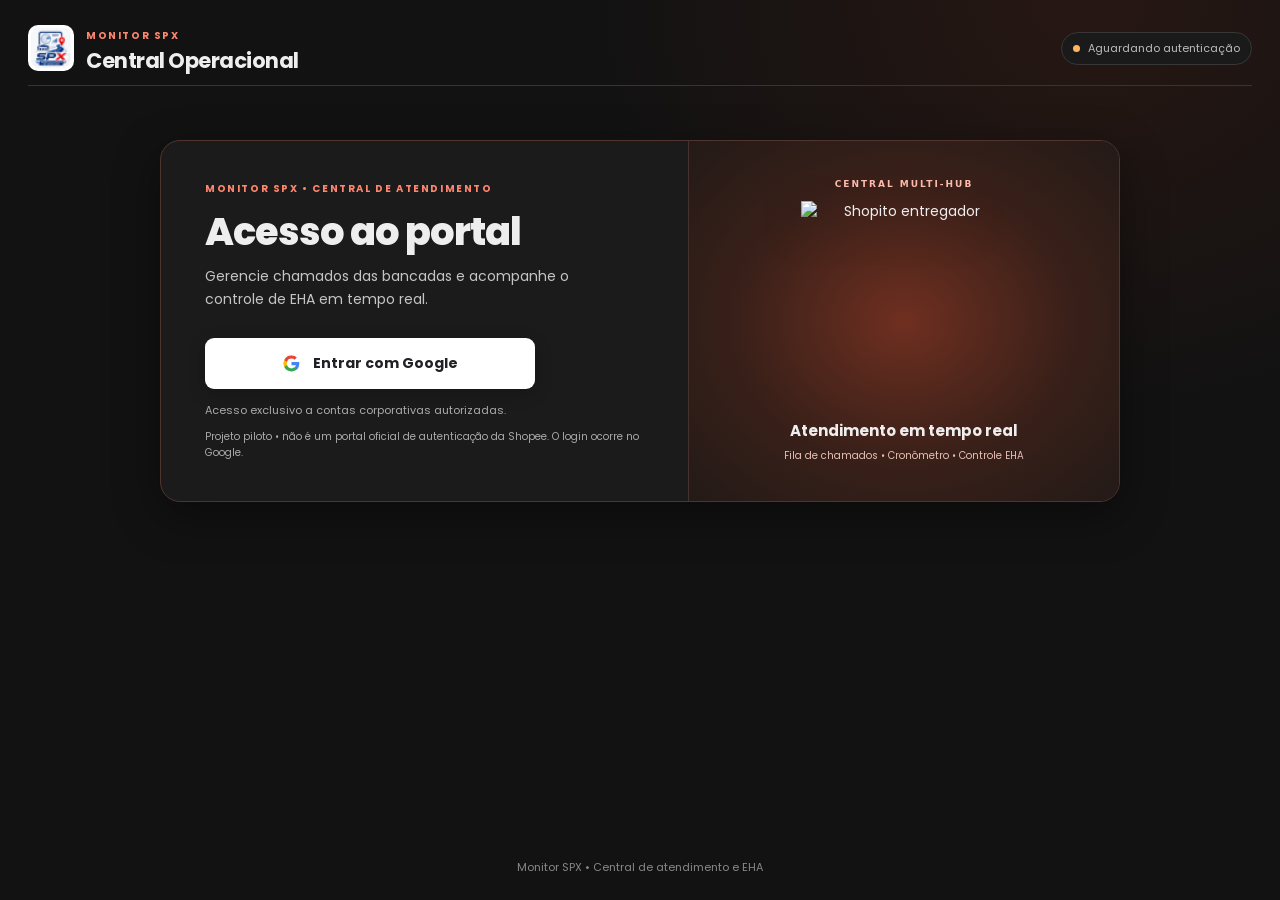
==== commit 0e037a05: "Remove duplicate Shopee logo from login card" ====
--- a/multi.html
+++ b/multi.html
@@ -1 +1 @@
-<!doctype html><html lang="pt-BR"><head><meta charset="utf-8"><meta name="viewport" content="width=device-width,initial-scale=1"><meta name="referrer" content="no-referrer"><title>Monitor SPX | Central de Atendimento</title><link rel="icon" type="image/png" sizes="32x32" href="[data-uri]"><link rel="shortcut icon" type="image/png" href="[data-uri]"><link rel="stylesheet" href="style.css"><link rel="stylesheet" href="theme-v2.css"><link rel="stylesheet" href="theme-v3.css"></head><body><main><header class="topbar"><div class="brand"><div class="brand-logo"><img class="logo" src="[data-uri]" alt="Monitor SPX"></div><div class="brand-title"><small class="eyebrow">MONITOR SPX</small><h1>Central Operacional</h1></div></div><div class="connection-pill"><span class="connection-dot" aria-hidden="true"></span><p id="connection" role="status">Aguardando autenticação</p></div></header><section id="login" class="card"><div class="welcome"><div class="welcome-copy"><img class="login-brand-shopee" src="https://down-sg.img.susercontent.com/file/efe5977b9c3d6cbb09d42da02a25da11" alt="Shopee"><small class="eyebrow">MONITOR SPX • CENTRAL DE ATENDIMENTO</small><h2>Acesso ao portal</h2><p>Gerencie chamados das bancadas e acompanhe o controle de EHA em tempo real.</p><button id="google" class="google"><svg aria-hidden="true" viewBox="0 0 48 48"><path fill="#4285F4" d="M43.6 24.5c0-1.4-.1-2.8-.4-4.1H24v7.8h11a9.4 9.4 0 0 1-4.1 6.2v5h6.6c3.9-3.6 6.1-8.8 6.1-14.9Z"/><path fill="#34A853" d="M24 44c5.5 0 10.1-1.8 13.5-4.6l-6.6-5c-1.8 1.2-4.1 2-6.9 2-5.3 0-9.9-3.6-11.5-8.5H5.7V33A20 20 0 0 0 24 44Z"/><path fill="#FBBC05" d="M12.5 27.9a12 12 0 0 1 0-7.8V15H5.7a20 20 0 0 0 0 18Z"/><path fill="#EA4335" d="M24 11.6c3 0 5.6 1 7.7 3l5.8-5.7A19 19 0 0 0 24 4 20 20 0 0 0 5.7 15l6.8 5.1A12 12 0 0 1 24 11.6Z"/></svg> Entrar com Google</button><p class="hint">Acesso exclusivo a contas corporativas autorizadas.</p><small>Projeto piloto • não é um portal oficial de autenticação da Shopee. O login ocorre no Google.</small></div><div class="welcome-art"><span class="art-kicker">CENTRAL MULTI-HUB</span><img class="mascot" src="https://media1.giphy.com/media/HmJfJxXjSIUHKTmQLC/source.gif" alt="Shopito entregador"><div class="art-copy"><strong>Atendimento em tempo real</strong><small>Fila de chamados • Cronômetro • Controle EHA</small></div></div></div></section><section id="panel" hidden><div class="paneltop"><div><small class="eyebrow">VISÃO OPERACIONAL</small><h2>Atendimentos</h2><p id="profile"></p></div><nav><button id="sound" class="secondary">🔔 Ativar som</button><button id="logout" class="secondary">Sair</button></nav></div><section id="operator" class="card" hidden><h2>Solicitar atendimento</h2><label>Rota<input id="route" maxlength="120"></label><label>Turno<select id="shift"><option>AM</option><option>PM</option></select></label><button id="call">Chamar analista</button><p id="dockHint"></p></section><div class="workspace"><aside class="card" id="hubbar"><div class="workspace-heading"><small class="eyebrow">UNIDADE OPERACIONAL</small><h2>Seu HUB</h2></div><label>Selecionar HUB<select id="hubselect"></select></label><p id="hubrole"></p><div class="admin-caption">Gerenciamento</div><details id="newhub" hidden><summary>Criar novo HUB</summary><form id="hubform"><label>Código<input id="hubcode" required maxlength="30" placeholder="Código do HUB"></label><label>Nome<input id="hubname" required maxlength="100"></label><label>Station ID<input id="hubstation" required inputmode="numeric" pattern="[0-9]{1,20}" maxlength="20" placeholder="Ex.: 11783"></label><button>Criar HUB</button></form></details><details id="global" hidden><summary>Gerentes da plataforma</summary><form id="globalform"><label>E-mail corporativo<input id="manageremail" type="email" required></label><button type="submit">Liberar criação de HUBs</button> <button type="button" id="globalrevoke">Revogar permissão global</button></form></details><details id="manage" hidden><summary>Gerenciar acessos ao portal</summary><form id="memberform"><label>E-mail corporativo<input id="memberemail" type="email" required></label><label>Perfil<select id="memberrole"><option value="analyst">Analista</option><option value="viewer">Visualizador</option><option value="supervisor">Supervisor</option><option value="manager">Gerente do HUB</option></select></label><button>Salvar acesso</button></form><div id="members"></div><details><summary>Instalações detectadas (auditoria)</summary><div id="devices"></div></details></details></aside><div class="workarea"><div class="sectiontitle overview-title"><h2>Resumo operacional</h2><small>Atendimento do HUB</small></div><div class="metrics" id="metrics"></div><div class="board"><section class="queue-area"><div class="sectiontitle"><h2>Fila de atendimento</h2><small>Ordem de chegada</small></div><div id="queue"></div></section><aside class="history-area"><div class="card helper"><img class="mascot-small" src="https://media1.giphy.com/media/HmJfJxXjSIUHKTmQLC/source.gif" alt="Shopito"><h2>Atendimento ágil</h2><p>Assuma o próximo chamado e registre os pacotes removidos ao finalizar.</p><small>Som disponível com o painel aberto.</small></div><div class="sectiontitle"><h2>Histórico recente</h2></div><div id="history"></div></aside></div></div></div></section><p id="message" role="alert"></p><footer>Monitor SPX • Central de atendimento e EHA</footer></main><script type="module" src="multi.js"></script></body></html>+<!doctype html><html lang="pt-BR"><head><meta charset="utf-8"><meta name="viewport" content="width=device-width,initial-scale=1"><meta name="referrer" content="no-referrer"><title>Monitor SPX | Central de Atendimento</title><link rel="icon" type="image/png" sizes="32x32" href="[data-uri]"><link rel="shortcut icon" type="image/png" href="[data-uri]"><link rel="stylesheet" href="style.css"><link rel="stylesheet" href="theme-v2.css"><link rel="stylesheet" href="theme-v3.css"></head><body><main><header class="topbar"><div class="brand"><div class="brand-logo"><img class="logo" src="[data-uri]" alt="Monitor SPX"></div><div class="brand-title"><small class="eyebrow">MONITOR SPX</small><h1>Central Operacional</h1></div></div><div class="connection-pill"><span class="connection-dot" aria-hidden="true"></span><p id="connection" role="status">Aguardando autenticação</p></div></header><section id="login" class="card"><div class="welcome"><div class="welcome-copy"><small class="eyebrow">MONITOR SPX • CENTRAL DE ATENDIMENTO</small><h2>Acesso ao portal</h2><p>Gerencie chamados das bancadas e acompanhe o controle de EHA em tempo real.</p><button id="google" class="google"><svg aria-hidden="true" viewBox="0 0 48 48"><path fill="#4285F4" d="M43.6 24.5c0-1.4-.1-2.8-.4-4.1H24v7.8h11a9.4 9.4 0 0 1-4.1 6.2v5h6.6c3.9-3.6 6.1-8.8 6.1-14.9Z"/><path fill="#34A853" d="M24 44c5.5 0 10.1-1.8 13.5-4.6l-6.6-5c-1.8 1.2-4.1 2-6.9 2-5.3 0-9.9-3.6-11.5-8.5H5.7V33A20 20 0 0 0 24 44Z"/><path fill="#FBBC05" d="M12.5 27.9a12 12 0 0 1 0-7.8V15H5.7a20 20 0 0 0 0 18Z"/><path fill="#EA4335" d="M24 11.6c3 0 5.6 1 7.7 3l5.8-5.7A19 19 0 0 0 24 4 20 20 0 0 0 5.7 15l6.8 5.1A12 12 0 0 1 24 11.6Z"/></svg> Entrar com Google</button><p class="hint">Acesso exclusivo a contas corporativas autorizadas.</p><small>Projeto piloto • não é um portal oficial de autenticação da Shopee. O login ocorre no Google.</small></div><div class="welcome-art"><span class="art-kicker">CENTRAL MULTI-HUB</span><img class="mascot" src="https://media1.giphy.com/media/HmJfJxXjSIUHKTmQLC/source.gif" alt="Shopito entregador"><div class="art-copy"><strong>Atendimento em tempo real</strong><small>Fila de chamados • Cronômetro • Controle EHA</small></div></div></div></section><section id="panel" hidden><div class="paneltop"><div><small class="eyebrow">VISÃO OPERACIONAL</small><h2>Atendimentos</h2><p id="profile"></p></div><nav><button id="sound" class="secondary">🔔 Ativar som</button><button id="logout" class="secondary">Sair</button></nav></div><section id="operator" class="card" hidden><h2>Solicitar atendimento</h2><label>Rota<input id="route" maxlength="120"></label><label>Turno<select id="shift"><option>AM</option><option>PM</option></select></label><button id="call">Chamar analista</button><p id="dockHint"></p></section><div class="workspace"><aside class="card" id="hubbar"><div class="workspace-heading"><small class="eyebrow">UNIDADE OPERACIONAL</small><h2>Seu HUB</h2></div><label>Selecionar HUB<select id="hubselect"></select></label><p id="hubrole"></p><div class="admin-caption">Gerenciamento</div><details id="newhub" hidden><summary>Criar novo HUB</summary><form id="hubform"><label>Código<input id="hubcode" required maxlength="30" placeholder="Código do HUB"></label><label>Nome<input id="hubname" required maxlength="100"></label><label>Station ID<input id="hubstation" required inputmode="numeric" pattern="[0-9]{1,20}" maxlength="20" placeholder="Ex.: 11783"></label><button>Criar HUB</button></form></details><details id="global" hidden><summary>Gerentes da plataforma</summary><form id="globalform"><label>E-mail corporativo<input id="manageremail" type="email" required></label><button type="submit">Liberar criação de HUBs</button> <button type="button" id="globalrevoke">Revogar permissão global</button></form></details><details id="manage" hidden><summary>Gerenciar acessos ao portal</summary><form id="memberform"><label>E-mail corporativo<input id="memberemail" type="email" required></label><label>Perfil<select id="memberrole"><option value="analyst">Analista</option><option value="viewer">Visualizador</option><option value="supervisor">Supervisor</option><option value="manager">Gerente do HUB</option></select></label><button>Salvar acesso</button></form><div id="members"></div><details><summary>Instalações detectadas (auditoria)</summary><div id="devices"></div></details></details></aside><div class="workarea"><div class="sectiontitle overview-title"><h2>Resumo operacional</h2><small>Atendimento do HUB</small></div><div class="metrics" id="metrics"></div><div class="board"><section class="queue-area"><div class="sectiontitle"><h2>Fila de atendimento</h2><small>Ordem de chegada</small></div><div id="queue"></div></section><aside class="history-area"><div class="card helper"><img class="mascot-small" src="https://media1.giphy.com/media/HmJfJxXjSIUHKTmQLC/source.gif" alt="Shopito"><h2>Atendimento ágil</h2><p>Assuma o próximo chamado e registre os pacotes removidos ao finalizar.</p><small>Som disponível com o painel aberto.</small></div><div class="sectiontitle"><h2>Histórico recente</h2></div><div id="history"></div></aside></div></div></div></section><p id="message" role="alert"></p><footer>Monitor SPX • Central de atendimento e EHA</footer></main><script type="module" src="multi.js"></script></body></html>
